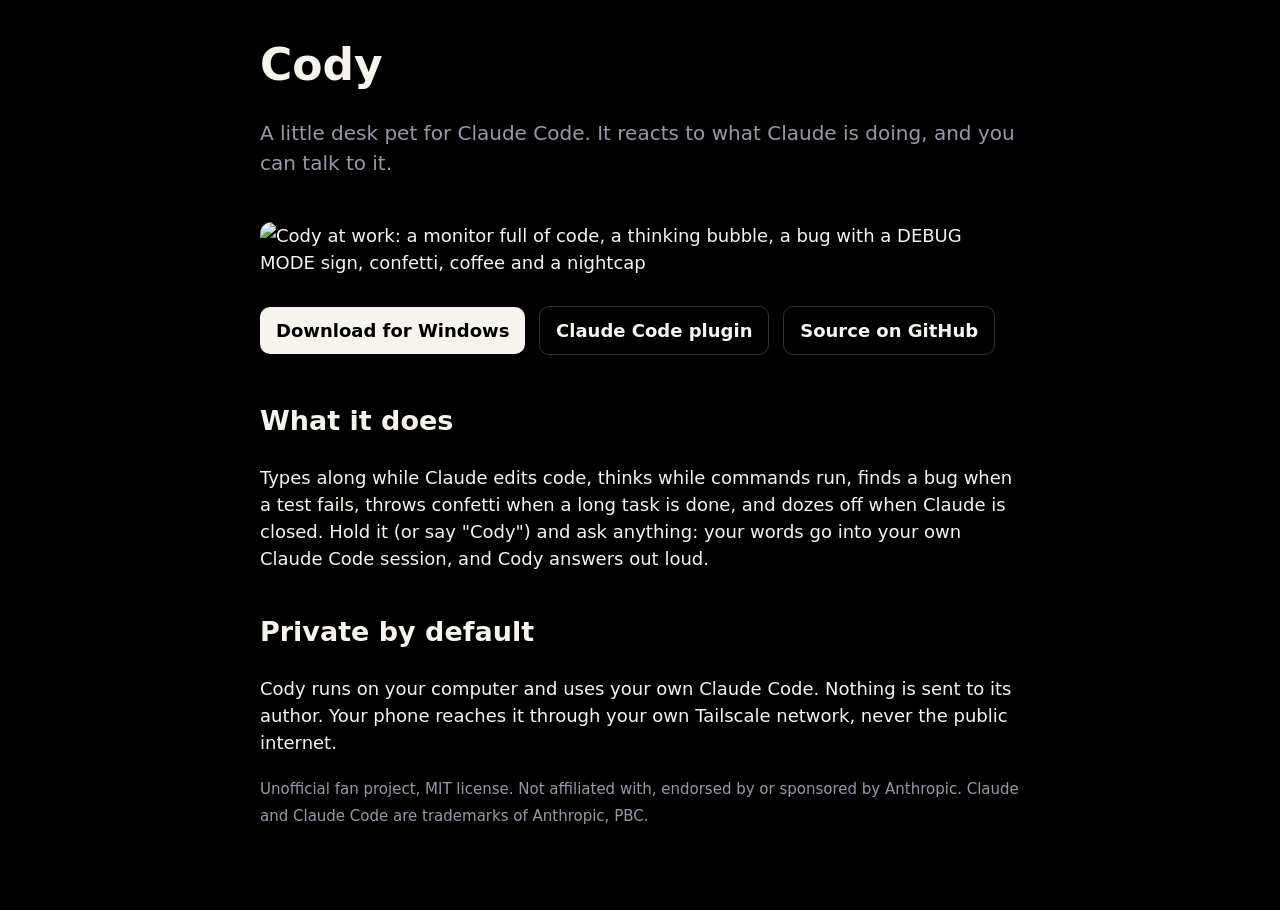
==== site/index.html @ 344f9d81 "Launch materials and the opt-in update check - README: a GIF of the scenes, links to the new documen" ====
<!doctype html>
<html lang="en">
<head>
  <meta charset="utf-8">
  <meta name="viewport" content="width=device-width, initial-scale=1">
  <title>Cody · a desk pet for Claude Code</title>
  <meta name="description" content="Cody is a little voxel desk pet that reacts to what Claude Code is doing, and that you can talk to.">
  <style>
    :root { color-scheme: dark; --ink: #f7f4ee; --ink-2: #9c96a8; --bg: #000; --accent: #ef6a22; }
    body { margin: 0; background: var(--bg); color: var(--ink); font: 18px/1.5 system-ui, sans-serif; }
    main { max-width: 760px; margin: 0 auto; padding: 32px 16px 64px; }
    h1 { font-size: 44px; margin: 0 0 4px; } h2 { margin-top: 40px; }
    .lede { color: var(--ink-2); font-size: 20px; }
    img { width: 100%; height: auto; border-radius: 12px; margin: 24px 0; }
    .buttons a { display: inline-block; margin: 6px 8px 6px 0; padding: 10px 16px; border-radius: 10px;
      background: var(--ink); color: #000; text-decoration: none; font-weight: 600; }
    .buttons a.alt { background: transparent; color: var(--ink); border: 1px solid #333; }
    code { background: #15131a; padding: 2px 6px; border-radius: 6px; }
    small { color: var(--ink-2); }
  </style>
</head>
<body>
<main>
  <h1>Cody</h1>
  <p class="lede">A little desk pet for Claude Code. It reacts to what Claude is doing, and you can talk to it.</p>
  <img src="cody-scenes.gif" alt="Cody at work: a monitor full of code, a thinking bubble, a bug with a DEBUG MODE sign, confetti, coffee and a nightcap" width="480" height="288">
  <div class="buttons">
    <a href="https://github.com/baconshow/cody/releases/latest">Download for Windows</a>
    <a class="alt" href="https://github.com/baconshow/cody#claude-code-plugin">Claude Code plugin</a>
    <a class="alt" href="https://github.com/baconshow/cody">Source on GitHub</a>
  </div>
  <h2>What it does</h2>
  <p>Types along while Claude edits code, thinks while commands run, finds a bug when a test fails, throws confetti
    when a long task is done, and dozes off when Claude is closed. Hold it (or say "Cody") and ask anything: your words
    go into your own Claude Code session, and Cody answers out loud.</p>
  <h2>Private by default</h2>
  <p>Cody runs on your computer and uses your own Claude Code. Nothing is sent to its author. Your phone reaches it
    through your own Tailscale network, never the public internet.</p>
  <p><small>Unofficial fan project, MIT license. Not affiliated with, endorsed by or sponsored by Anthropic. Claude and
    Claude Code are trademarks of Anthropic, PBC.</small></p>
</main>
</body>
</html>
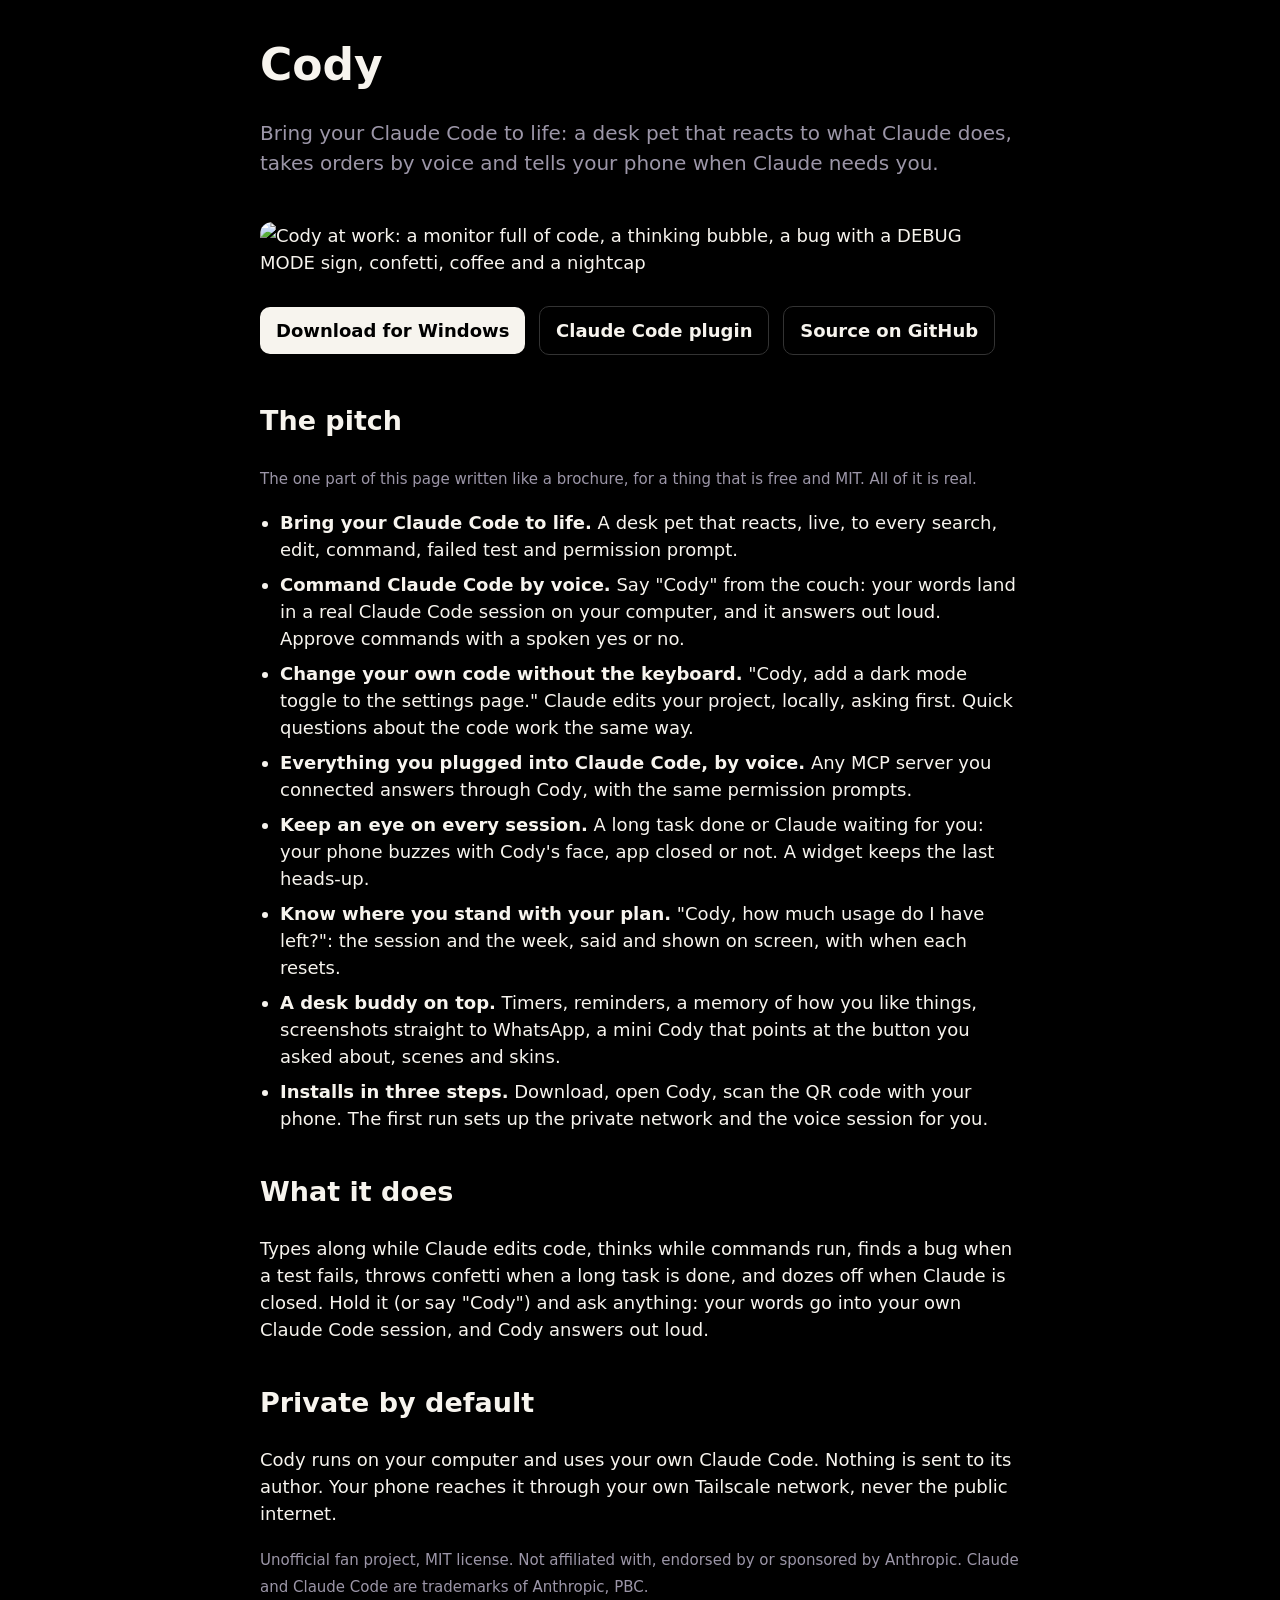
==== commit 2c533a8d: "docs: the pitch, written like a brochure, in the README, the landing page, a Play Store listing draf" ====
--- a/site/index.html
+++ b/site/index.html
@@ -4,7 +4,7 @@
   <meta charset="utf-8">
   <meta name="viewport" content="width=device-width, initial-scale=1">
   <title>Cody · a desk pet for Claude Code</title>
-  <meta name="description" content="Cody is a little voxel desk pet that reacts to what Claude Code is doing, and that you can talk to.">
+  <meta name="description" content="Cody brings Claude Code to life: a desk pet that reacts to what Claude does, takes orders by voice and tells your phone when Claude needs you. Free, MIT, private.">
   <style>
     :root { color-scheme: dark; --ink: #f7f4ee; --ink-2: #9c96a8; --bg: #000; --accent: #ef6a22; }
     body { margin: 0; background: var(--bg); color: var(--ink); font: 18px/1.5 system-ui, sans-serif; }
@@ -17,18 +17,40 @@
     .buttons a.alt { background: transparent; color: var(--ink); border: 1px solid #333; }
     code { background: #15131a; padding: 2px 6px; border-radius: 6px; }
     small { color: var(--ink-2); }
+    ul { padding-left: 20px; } li { margin: 8px 0; }
   </style>
 </head>
 <body>
 <main>
   <h1>Cody</h1>
-  <p class="lede">A little desk pet for Claude Code. It reacts to what Claude is doing, and you can talk to it.</p>
+  <p class="lede">Bring your Claude Code to life: a desk pet that reacts to what Claude does, takes orders by voice
+    and tells your phone when Claude needs you.</p>
   <img src="cody-scenes.gif" alt="Cody at work: a monitor full of code, a thinking bubble, a bug with a DEBUG MODE sign, confetti, coffee and a nightcap" width="480" height="288">
   <div class="buttons">
     <a href="https://github.com/baconshow/cody/releases/latest">Download for Windows</a>
     <a class="alt" href="https://github.com/baconshow/cody#claude-code-plugin">Claude Code plugin</a>
     <a class="alt" href="https://github.com/baconshow/cody">Source on GitHub</a>
   </div>
+  <h2>The pitch</h2>
+  <p><small>The one part of this page written like a brochure, for a thing that is free and MIT. All of it is real.</small></p>
+  <ul>
+    <li><strong>Bring your Claude Code to life.</strong> A desk pet that reacts, live, to every search, edit, command,
+      failed test and permission prompt.</li>
+    <li><strong>Command Claude Code by voice.</strong> Say "Cody" from the couch: your words land in a real Claude Code
+      session on your computer, and it answers out loud. Approve commands with a spoken yes or no.</li>
+    <li><strong>Change your own code without the keyboard.</strong> "Cody, add a dark mode toggle to the settings page."
+      Claude edits your project, locally, asking first. Quick questions about the code work the same way.</li>
+    <li><strong>Everything you plugged into Claude Code, by voice.</strong> Any MCP server you connected answers through
+      Cody, with the same permission prompts.</li>
+    <li><strong>Keep an eye on every session.</strong> A long task done or Claude waiting for you: your phone buzzes with
+      Cody's face, app closed or not. A widget keeps the last heads-up.</li>
+    <li><strong>Know where you stand with your plan.</strong> "Cody, how much usage do I have left?": the session and
+      the week, said and shown on screen, with when each resets.</li>
+    <li><strong>A desk buddy on top.</strong> Timers, reminders, a memory of how you like things, screenshots straight to
+      WhatsApp, a mini Cody that points at the button you asked about, scenes and skins.</li>
+    <li><strong>Installs in three steps.</strong> Download, open Cody, scan the QR code with your phone. The first run sets
+      up the private network and the voice session for you.</li>
+  </ul>
   <h2>What it does</h2>
   <p>Types along while Claude edits code, thinks while commands run, finds a bug when a test fails, throws confetti
     when a long task is done, and dozes off when Claude is closed. Hold it (or say "Cody") and ask anything: your words
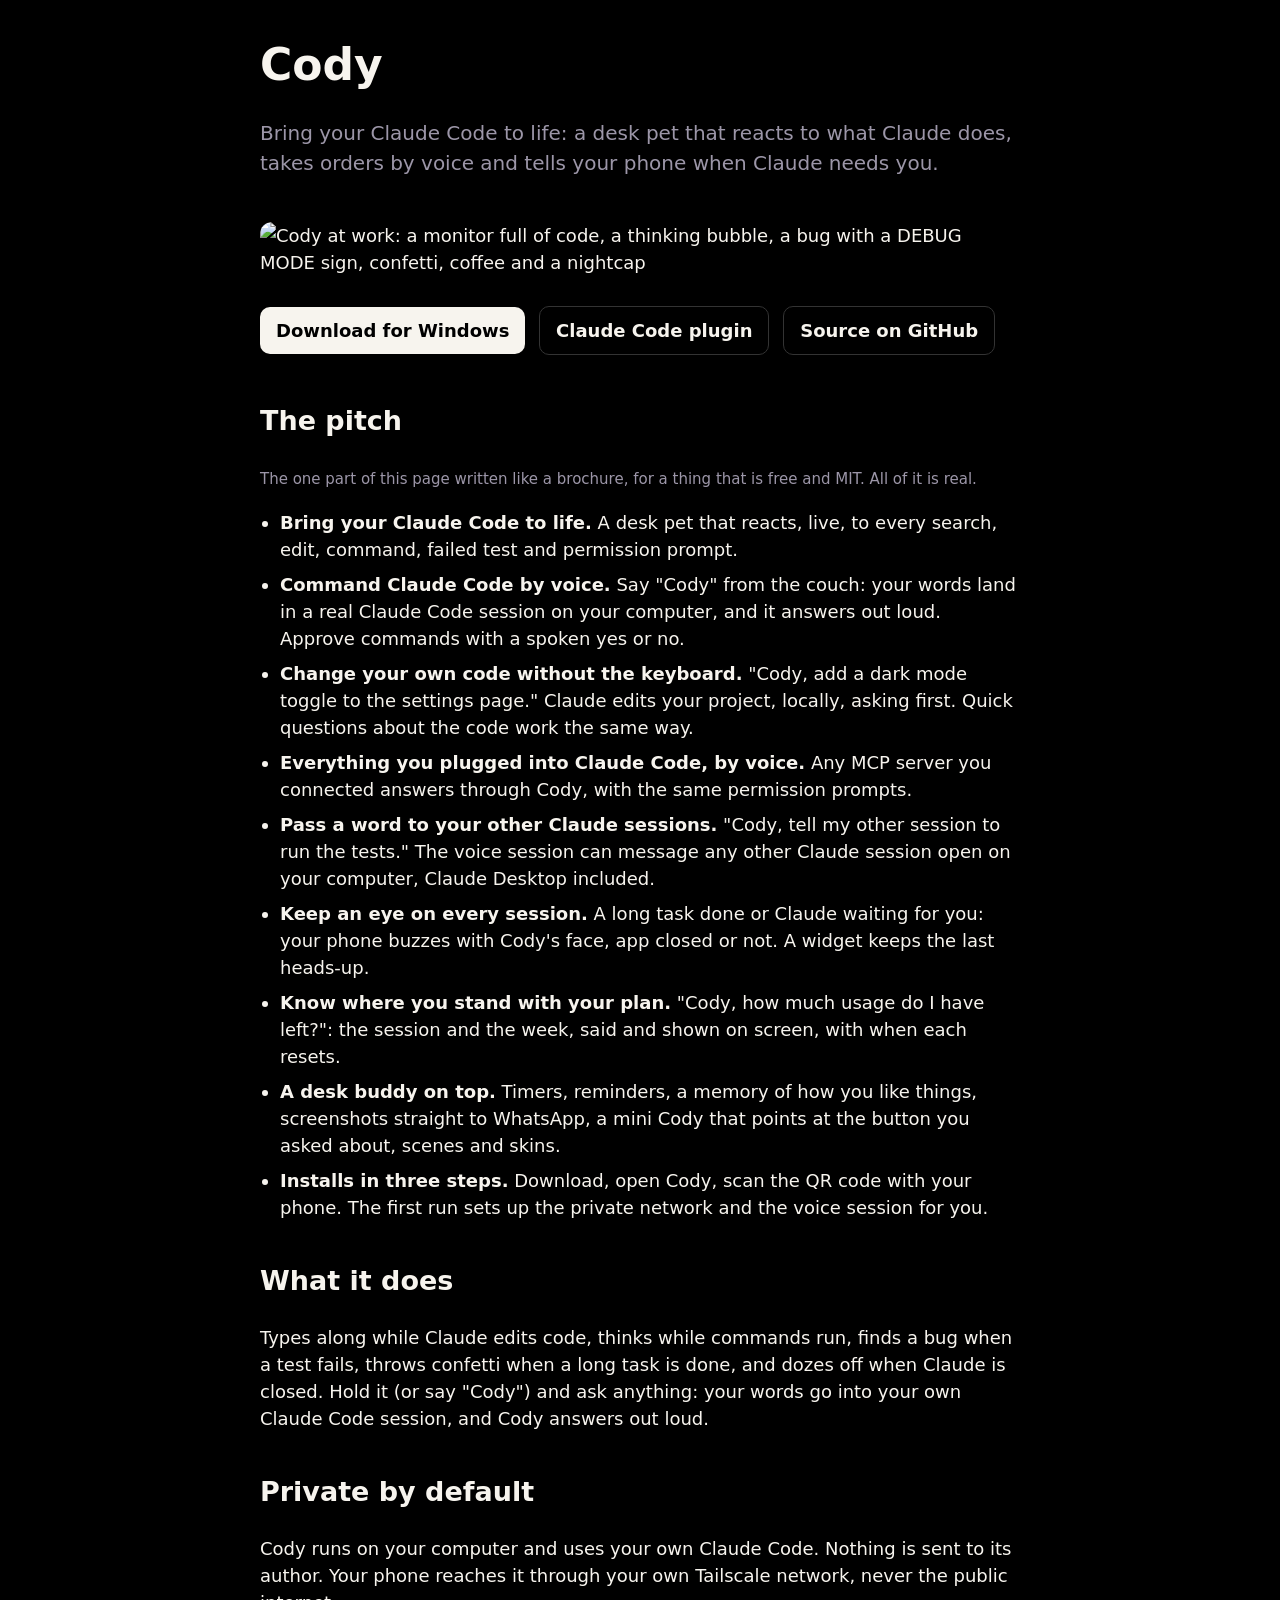
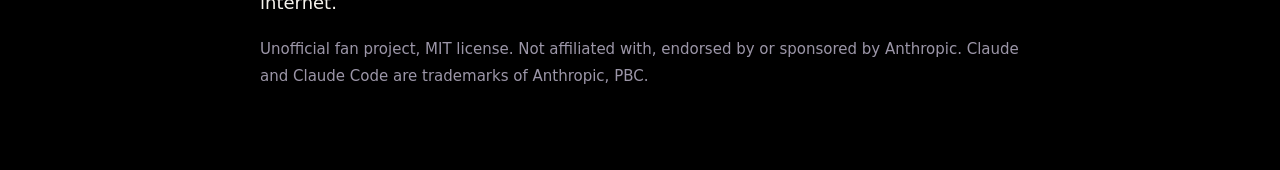
==== commit 24b6d451: "docs: the pitch says a word by voice reaches your other Claude sessions, Claude Desktop included" ====
--- a/site/index.html
+++ b/site/index.html
@@ -42,6 +42,8 @@
       Claude edits your project, locally, asking first. Quick questions about the code work the same way.</li>
     <li><strong>Everything you plugged into Claude Code, by voice.</strong> Any MCP server you connected answers through
       Cody, with the same permission prompts.</li>
+    <li><strong>Pass a word to your other Claude sessions.</strong> "Cody, tell my other session to run the tests."
+      The voice session can message any other Claude session open on your computer, Claude Desktop included.</li>
     <li><strong>Keep an eye on every session.</strong> A long task done or Claude waiting for you: your phone buzzes with
       Cody's face, app closed or not. A widget keeps the last heads-up.</li>
     <li><strong>Know where you stand with your plan.</strong> "Cody, how much usage do I have left?": the session and
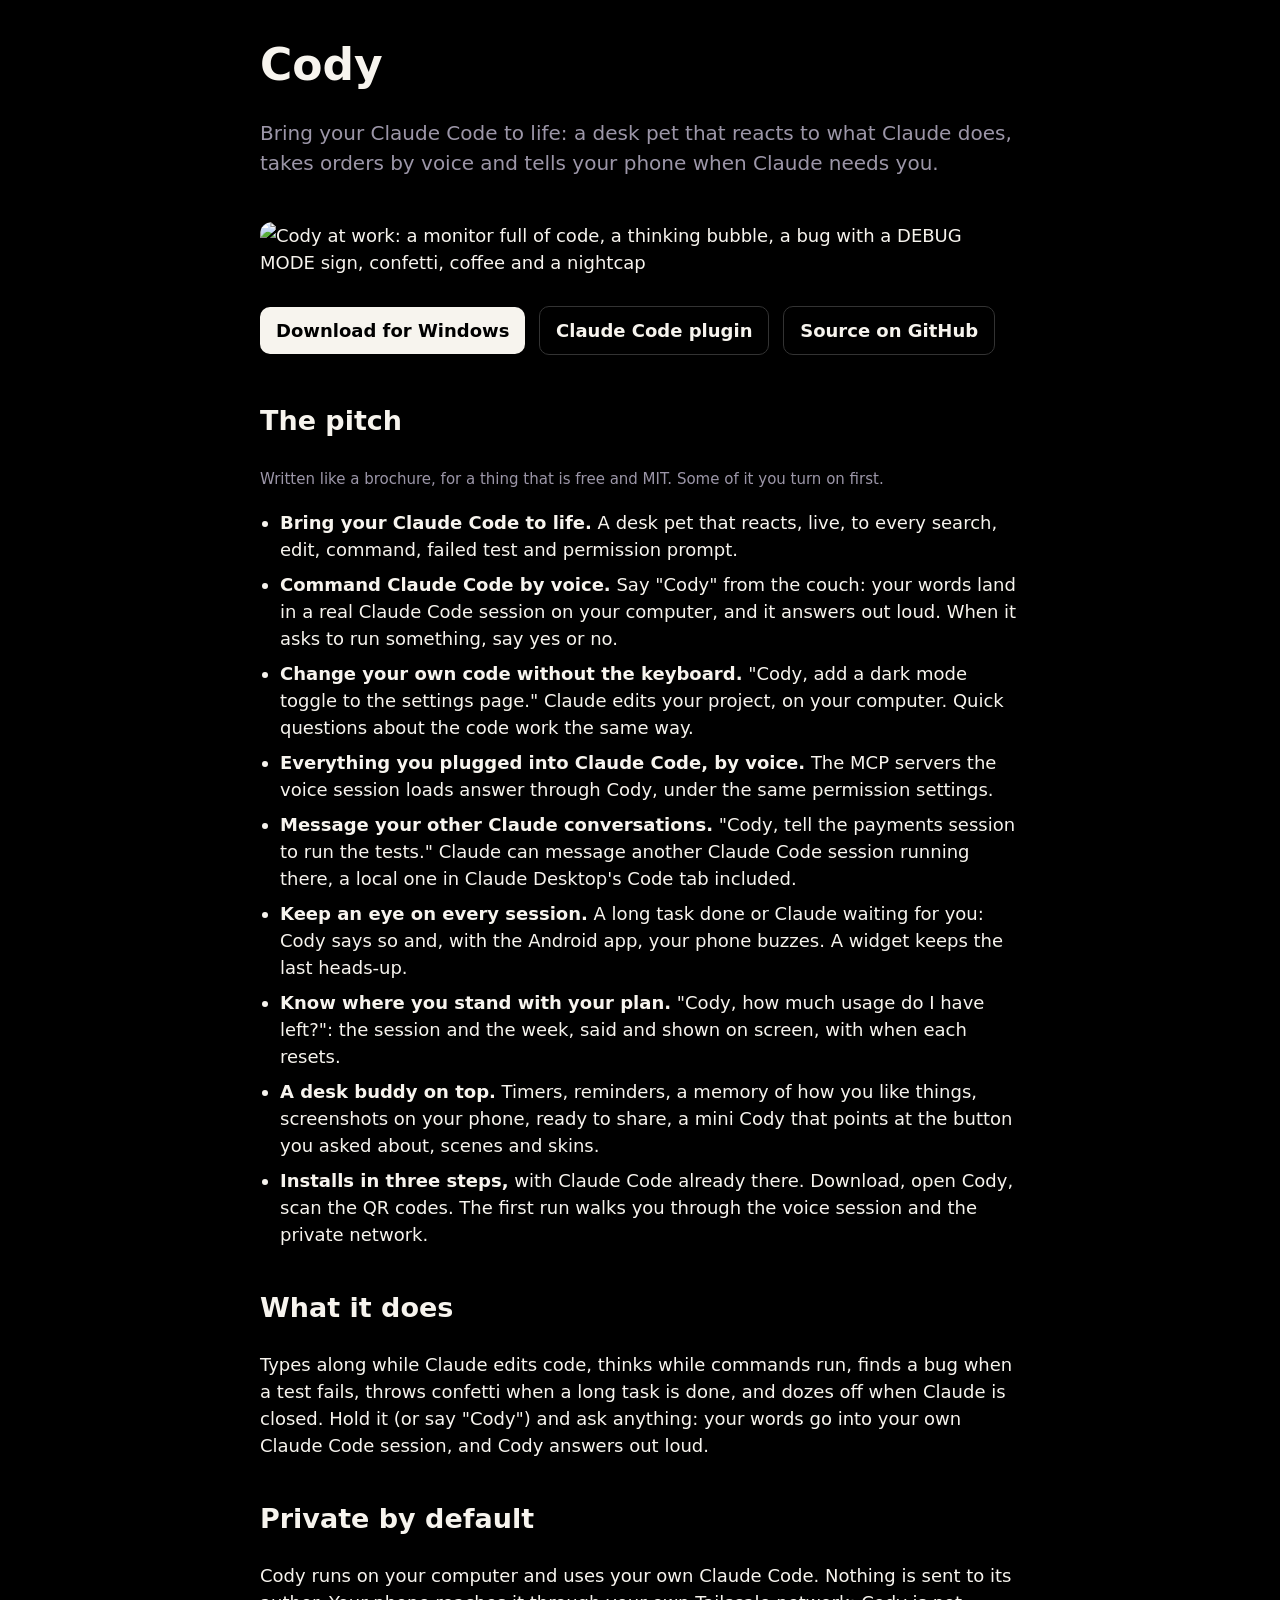
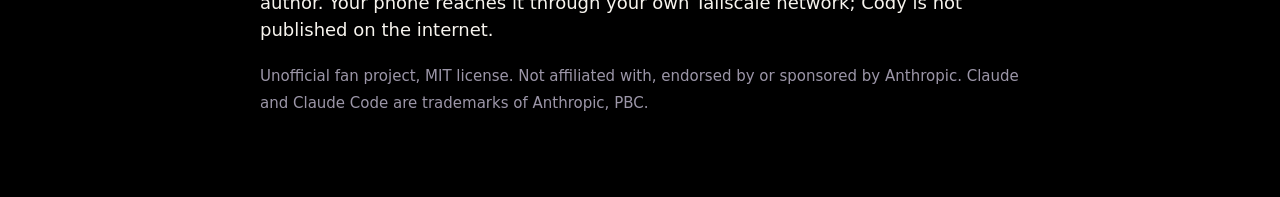
==== commit e999a750: "docs: the public text says only what Cody does, and that Claude can message other sessions Every cla" ====
--- a/site/index.html
+++ b/site/index.html
@@ -32,26 +32,26 @@
     <a class="alt" href="https://github.com/baconshow/cody">Source on GitHub</a>
   </div>
   <h2>The pitch</h2>
-  <p><small>The one part of this page written like a brochure, for a thing that is free and MIT. All of it is real.</small></p>
+  <p><small>Written like a brochure, for a thing that is free and MIT. Some of it you turn on first.</small></p>
   <ul>
     <li><strong>Bring your Claude Code to life.</strong> A desk pet that reacts, live, to every search, edit, command,
       failed test and permission prompt.</li>
     <li><strong>Command Claude Code by voice.</strong> Say "Cody" from the couch: your words land in a real Claude Code
-      session on your computer, and it answers out loud. Approve commands with a spoken yes or no.</li>
+      session on your computer, and it answers out loud. When it asks to run something, say yes or no.</li>
     <li><strong>Change your own code without the keyboard.</strong> "Cody, add a dark mode toggle to the settings page."
-      Claude edits your project, locally, asking first. Quick questions about the code work the same way.</li>
-    <li><strong>Everything you plugged into Claude Code, by voice.</strong> Any MCP server you connected answers through
-      Cody, with the same permission prompts.</li>
-    <li><strong>Pass a word to your other Claude sessions.</strong> "Cody, tell my other session to run the tests."
-      The voice session can message any other Claude session open on your computer, Claude Desktop included.</li>
-    <li><strong>Keep an eye on every session.</strong> A long task done or Claude waiting for you: your phone buzzes with
-      Cody's face, app closed or not. A widget keeps the last heads-up.</li>
+      Claude edits your project, on your computer. Quick questions about the code work the same way.</li>
+    <li><strong>Everything you plugged into Claude Code, by voice.</strong> The MCP servers the voice session loads answer
+      through Cody, under the same permission settings.</li>
+    <li><strong>Message your other Claude conversations.</strong> "Cody, tell the payments session to run the tests."
+      Claude can message another Claude Code session running there, a local one in Claude Desktop's Code tab included.</li>
+    <li><strong>Keep an eye on every session.</strong> A long task done or Claude waiting for you: Cody says so
+      and, with the Android app, your phone buzzes. A widget keeps the last heads-up.</li>
     <li><strong>Know where you stand with your plan.</strong> "Cody, how much usage do I have left?": the session and
       the week, said and shown on screen, with when each resets.</li>
-    <li><strong>A desk buddy on top.</strong> Timers, reminders, a memory of how you like things, screenshots straight to
-      WhatsApp, a mini Cody that points at the button you asked about, scenes and skins.</li>
-    <li><strong>Installs in three steps.</strong> Download, open Cody, scan the QR code with your phone. The first run sets
-      up the private network and the voice session for you.</li>
+    <li><strong>A desk buddy on top.</strong> Timers, reminders, a memory of how you like things, screenshots on your
+      phone, ready to share, a mini Cody that points at the button you asked about, scenes and skins.</li>
+    <li><strong>Installs in three steps,</strong> with Claude Code already there. Download, open Cody, scan the QR codes. The
+      first run walks you through the voice session and the private network.</li>
   </ul>
   <h2>What it does</h2>
   <p>Types along while Claude edits code, thinks while commands run, finds a bug when a test fails, throws confetti
@@ -59,7 +59,7 @@
     go into your own Claude Code session, and Cody answers out loud.</p>
   <h2>Private by default</h2>
   <p>Cody runs on your computer and uses your own Claude Code. Nothing is sent to its author. Your phone reaches it
-    through your own Tailscale network, never the public internet.</p>
+    through your own Tailscale network; Cody is not published on the internet.</p>
   <p><small>Unofficial fan project, MIT license. Not affiliated with, endorsed by or sponsored by Anthropic. Claude and
     Claude Code are trademarks of Anthropic, PBC.</small></p>
 </main>
